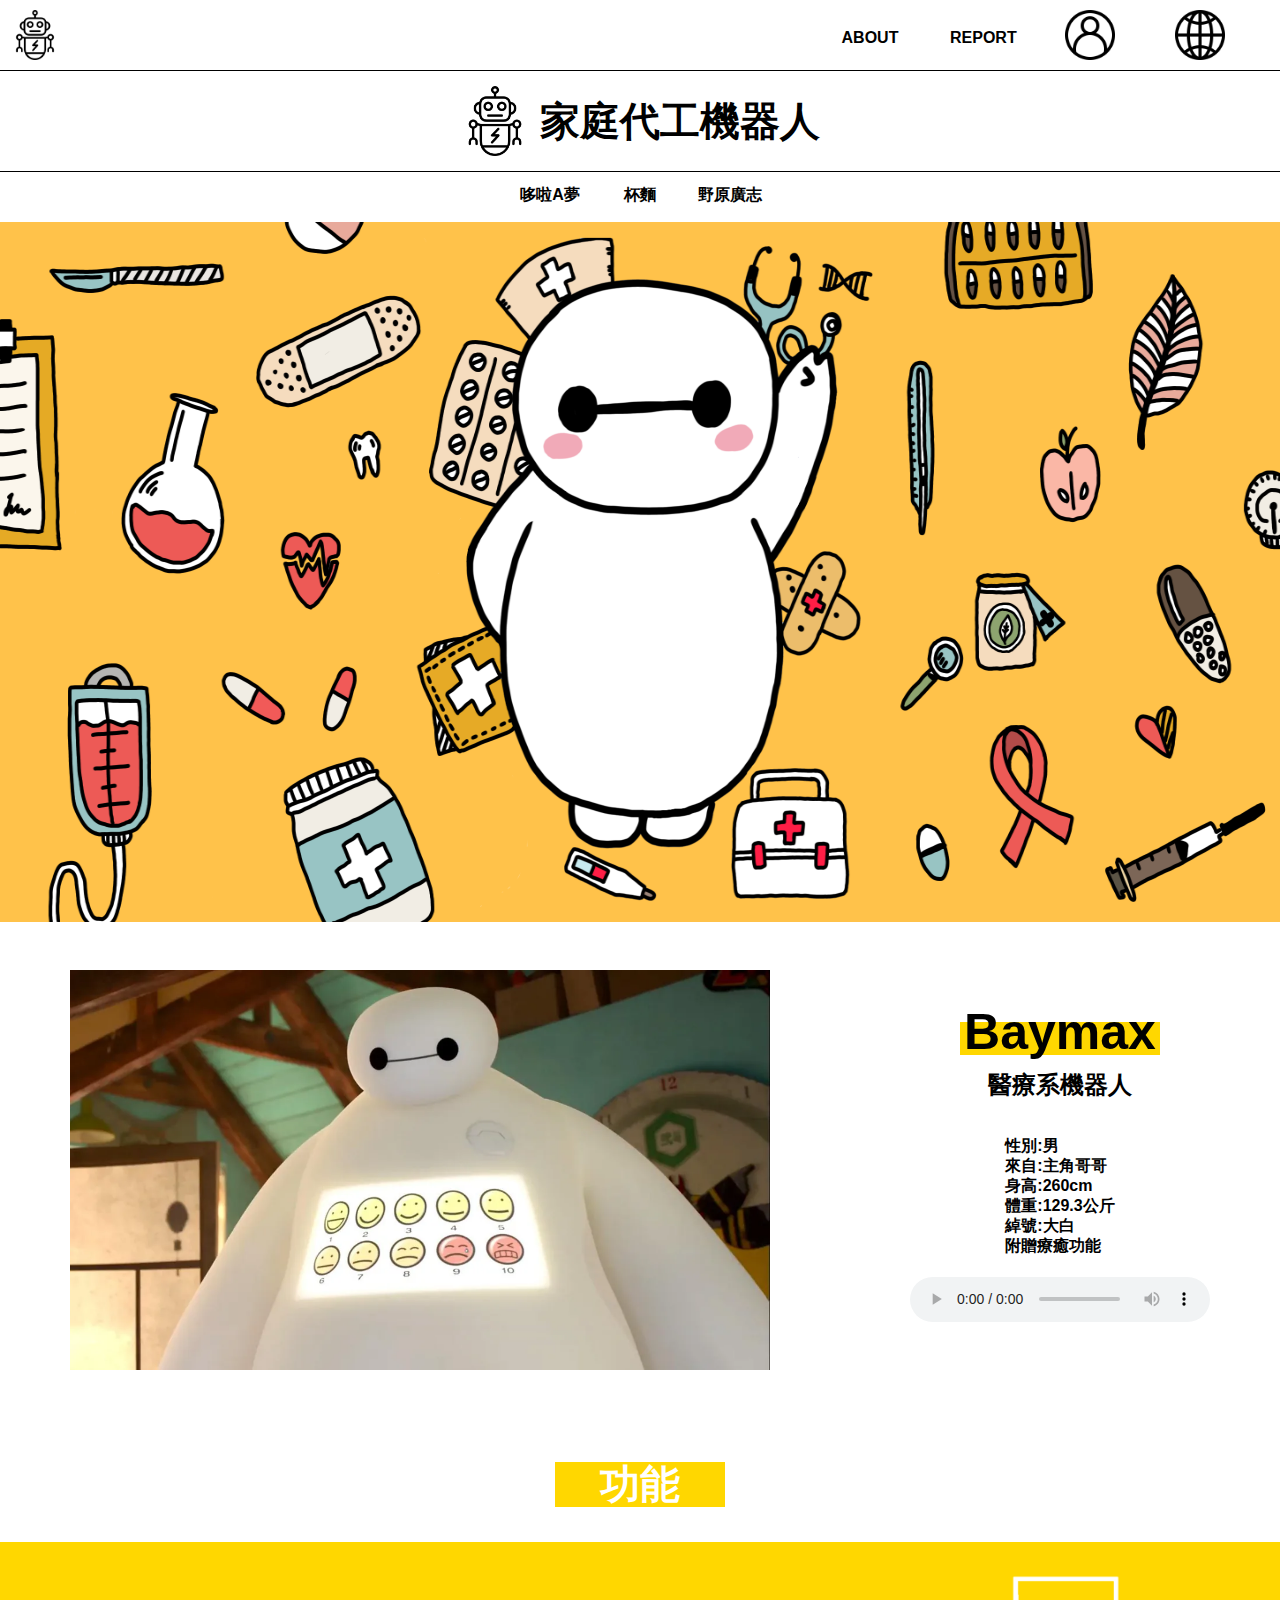
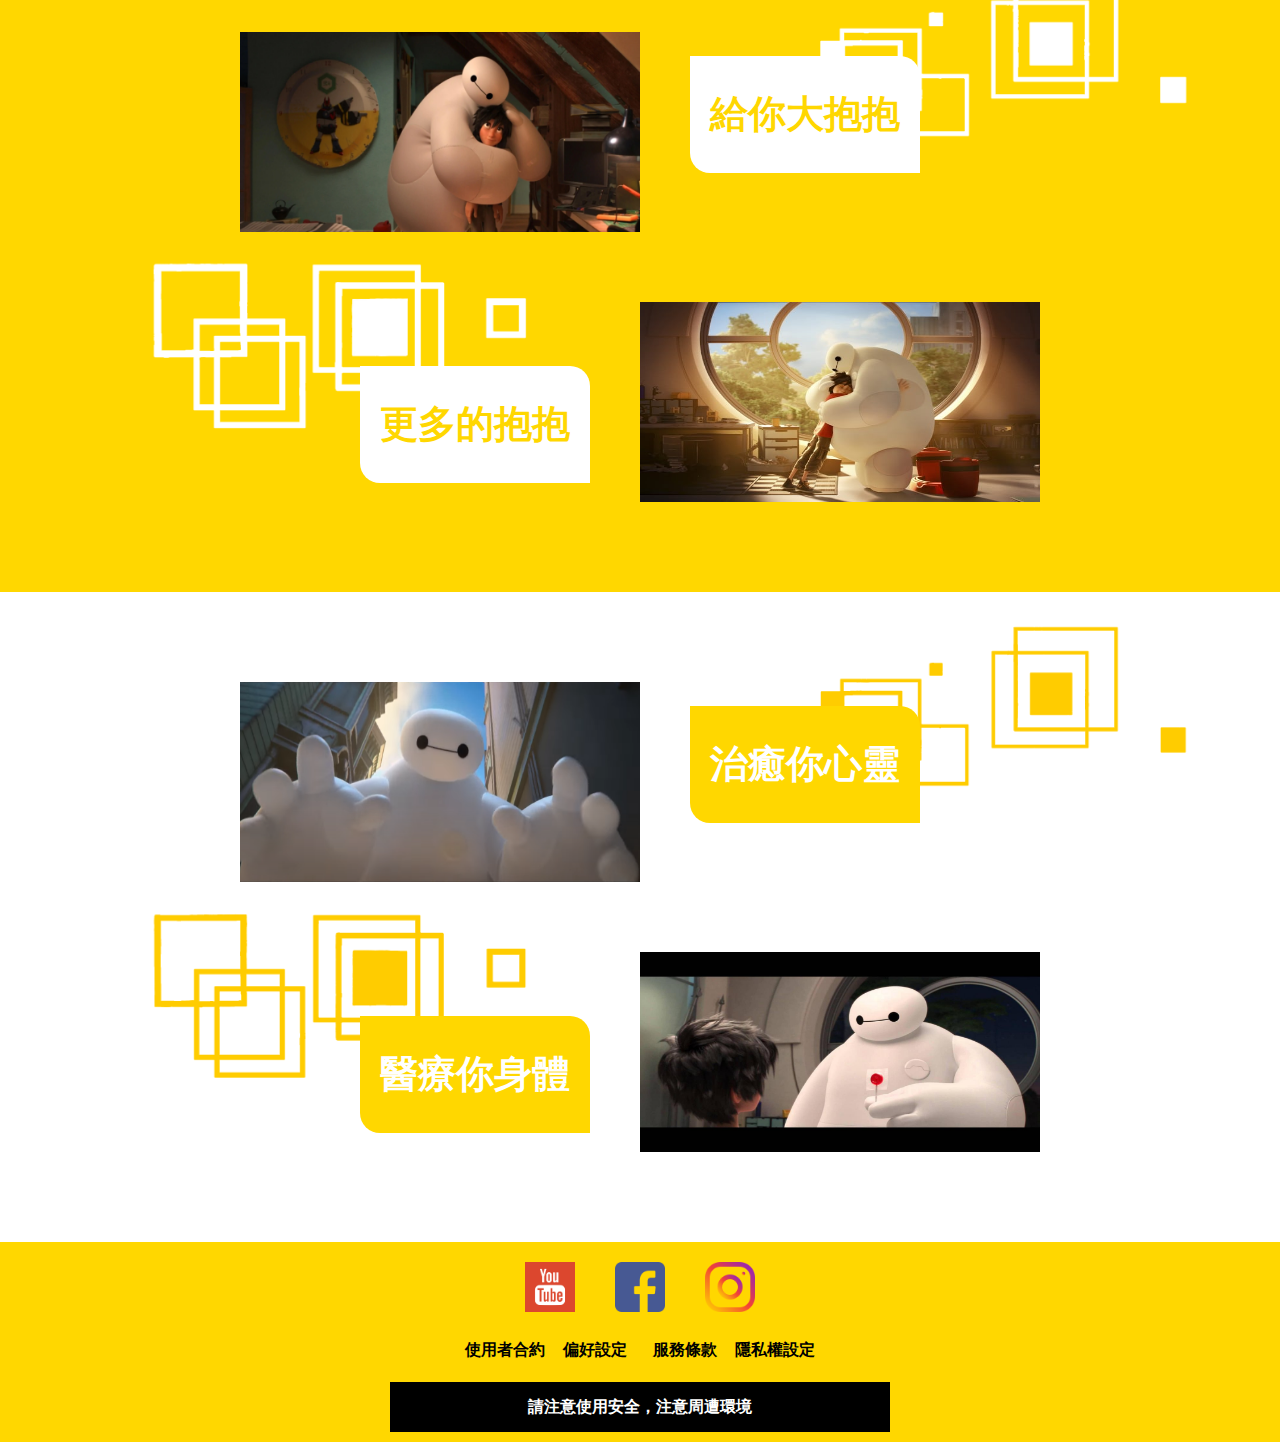
==== index2.html @ 0ea7bb5c "Add files via upload" ====
<!DOCTYPE html>
<html lang="en">
<head>
    <meta charset="UTF-8">
    <meta http-equiv="X-UA-Compatible" content="IE=edge">
    <meta name="viewport" content="width=device-width, initial-scale=1.0">
    <link rel="stylesheet" href="./css/normalize.css">
    <link rel="stylesheet" href="./css/vegetale.css">
    <title>Baymax</title>
</head>
<body>  
        <header class="header">
            <div class="firsthead">
                <div >
                    <a href="./index.html">
                        <img  class="robort" src="./images/robotic.png" alt="robort">
                    </a>
                </div>
                <div class="firsthead-box">
                    <ul class="firsthead-list">
                        <li class="firsthead-list-items">
                            <a class="firsthead-list-items-link" href="#">ABOUT</a>
                        </li>
                        <li class="firsthead-list-items">
                            <a class="firsthead-list-items-link" href="#">REPORT</a>
                        </li>
                        <li class="firsthead-list-items">
                            <a class="firsthead-list-items-link" href="#">
                                <img class="firsthead-img" src="./images/user.png" alt="user">
                            </a>
                        </li>
                        <li class="firsthead-list-items">
                            <a class="firsthead-list-items-link" href="#">
                                <img class="firsthead-img" src="./images/worldwide.png" alt="worldwide">
                            </a>
                        </li>
                    </ul>
                </div>
            </div>
    
            <div class="secondhead">
                <a href="index.html">
                    <img class="secondhead-robort" src="./images/robotic.png" alt="robort">
                </a>
                <div class="secondhead-title">家庭代工機器人</div>
            </div>
    
            <div class="thirdhead">
                <div class="thirdhead-box">
                    <ul class="thirdhead-list">
                        <li class="thirdhead-list-items">
                            <a class="thirdhead-list-items-link" href="index1.html">哆啦A夢</a>
                        </li>
                        <li class="thirdhead-list-items">
                            <a class="thirdhead-list-items-link" href="index2.html">杯麵</a>
                        </li>
                        <li class="thirdhead-list-items">
                            <a class="thirdhead-list-items-link" href="#">野原廣志</a>
                        </li>
                        
                    </ul>
                </div>
            </div> 
            </div>
        </header>
        <article>
            <div class="article-one">
                <img src="./images/bx.webp" alt="cat2">
                <img src="./images/image1.png" alt="cat">
            </div>
        <div class="firstsection">
            <a href="#">
                <img class="cat1" src="./images/baymax3.webp" >
            </a>
            <div class="firstsection-words">
                <h1>Baymax</h1>
                <h2>醫療系機器人</h2>
                <h4>性別:男<br>來自:主角哥哥<br>身高:260cm<br>體重:129.3公斤<br>綽號:大白<br>附贈療癒功能</h4>
            <audio controls>
                <source src="media/Youre On Your Own, Kid.mp3">
            </audio>
            </div>
            </div>
        </div>
        <div class="secondsection">
            <div class="function">功能</div>
        </div>
        </article>
<div class="picture_content">
    <style type="text/css">
        .b2{
            position: absolute;
            z-index: 1;
        }
        .t{
            position: absolute;
            z-index: 2;
        }
        .y{
            position: absolute;
            z-index: 3;
            margin-top: 350px;
        }
        </style>
    <img class="b2" src="./images/2.png">
            <div class="t">
               <a href= "https://youtu.be/4KcpSbQdUSA"> <img class="Baymax_Disney"  src="./images/Baymax_Disney.webp"></a>
              
               <div class="content-words">
               <h2>給你大抱抱</h2>
               </div>
            </div>
             <div class="y">
                <div class="content-words">
                <h2>更多的抱抱</h2>
               </div>
               <a href= "https://youtu.be/Jt6DVyMTGW0"><img class="bb" src="./images/bb.jpg"></a>
             </div>
             
</div>
            <div class="picture_content1">
                <style type="text/css">
                    .b1{
                        position: absolute;
                        z-index: 1;
                    }
                    .t{
                        position: absolute;
                        z-index: 2;
                    }
                    .y{
                        position: absolute;
                        z-index: 3;
                        margin-top: 350px;
                    }
                    </style>
                <img class="b1" src="./images/1.png">
            <div class="t">
                <a href= "https://youtu.be/4KcpSbQdUSA"> <img class="Baymax_Disney"  src="./images/Baymax-trailer-2.webp"></a>
               
                <div class="content-words1">
                <h2>治癒你心靈</h2>
                </div>
             </div>
             <div class="y">
                <div class="content-words1">
                    <h2>醫療你身體</h2>
                   </div>
            <a href= "https://youtu.be/XWNkC4Z60B4"><img class="heal" src="./images/heal.jpg"></a>
        </div>
    </div>


    <div class="footer">
        <div class="firstfooter">
            <div class="firstfooter-box">
                <ul class="firstfooter-list">
                    <li class="firstfooter-list-items">
                        <a class="firstfooter-list-items-link" href="#">
                            <img class="firstfooter-img" src="./images/youtube.png" alt="youtube">
                        </a>
                    </li>
                    <li class="firstfooter-list-items">
                        <a class="firstfooter-list-items-link" href="#">
                            <img class="firstfooter-img" src="./images/facebook.png" alt="facebook">
                        </a>
                    </li>
                    <li class="firstfooter-list-items">
                        <a class="firstfooter-list-items-link" href="#">
                            <img class="firstfooter-img" src="./images/instagram.png" alt="ins">
                        </a>
                    </li>
                </ul>
            </div>
        </div>

        <div class="secondfooter">
            <div class="secondfooter-box">
                <ul class="secondfooter-list">
                    <li class="secondfooter-list-items">
                        <a class="secondfooter-list-items-link" href="#">使用者合約</a>
                    </li>
                    <li class="secondfooter-list-items">
                        <a class="secondfooter-list-items-link" href="#">偏好設定</a>
                    </li>
                    <li class="secondfooter-list-items">
                        <a class="secondfooter-list-items-link" href="#">服務條款</a>
                    </li>
                    <li class="secondfooter-list-items">
                        <a class="secondfooter-list-items-link" href="#">隱私權設定</a>
                    </li> 
                </ul>
            </div>
        </div>
        <div class="alarm"> 
            <div class="alarm-item">
                <p>請注意使用安全，注意周遭環境</p>
            </div>
        </div>
    </div>
</body>
</html>
---- css/vegetale.css ----
html{
    box-sizing: border-box;
}
.header{
    width: 100%;
}

.firsthead{
    width: 100%;
    height: 60px;
    padding: 10px 0 0 0px;
    margin: 0 0 0 0;
    display: flex;
}
.robort{
    display: block;
    width: 50px;
    height: 50px;
    margin: 0 0 0 10px;
    padding: 0 0 0 0;
    background-color: white;
}
.robort:hover{
    transform: scale(1.2);
    border-radius: 50%;
    background-color:gold;
}
.firsthead-box{
    display: flex;
    justify-content: end;
    width: 100%;
    height: 50px;
    margin: 0px 0 0 0px;
    padding: 0px 0px 0px 0px;
    border-radius: 3px;
}
.firsthead-list{
    display: flex;
    justify-content: center;
    align-items: center;
    padding: 0;
    margin: 0;
}
.firsthead-list-items{
    display: flex;
    width: 60px;
    height: 50px;
    margin: 0 50px 0 0;
    list-style: none;
}
.firsthead-img{
    width: 50px;
    height: 50px;
    margin: 0 0 0 0;
    background-color: white;
}
.firsthead-list-items-link{
    display: flex;
    display: block;
    text-decoration: none;
    padding:0px 0px 0 0;
    margin: 0 0px 0 0;
    width: 70px;
    height: 50px;
    font-family: Arial;
    font-size: 16px;
    font-weight: 900;
    font-stretch: normal;
    font-style: normal;
    line-height: 55px;
    letter-spacing: normal;
    text-align: center;
    color: black;
}
.firsthead-list-items-link:hover{
    transform: scale(1.2);
    color: gold;
  }
.secondhead{
    display: flex;
    justify-content: center;
    align-items: center;
    padding: 0px 0 0 0;
    width: 100%;
    height: 100px;
    border: black 1px solid;
    border-bottom: none;
    border-left: none;
    border-right: none;
}
.secondhead-robort{
    display: block;
    width: 70px;
    height: 70px;
    margin: 0 10px 0 0;
    background-color: white;
}
.secondhead-robort:hover{
    transform: scale(1.2);
    border-radius: 50%;
    background-color:gold;
}
.secondhead-title{
    font-family: Arial;
    font-size: 40px;
    font-weight: 900;
    font-stretch: normal;
    font-style: normal;
    line-height: 80px;
    letter-spacing: normal;
    text-align: center;
    color: black;
}
.thirdhead{
    width: 100%;
    height: 50px;
    border-top: black 1px solid;
}
.thirdhead-box{
    display: flex;
    justify-content: center;
    align-items: center;
    width: 100%;
    height: 50px;
    margin: 0px 0 0 0px;
    padding: 0px 0px 0px 0px;
    border-radius: 3px;
}
.thirdhead-list{
    display: flex;
    padding: 0;
    margin: 0;
}
.thirdhead-list-items{
    display: flex;
    width: 90px;
    height: 60px;
    margin: 0 0px 0 0;
    list-style: none;
}
.thirdhead-list-items-link{
    display: flex;
    display: block;
    text-decoration: none;
    padding:0px 0px 0 0;
    margin: 0 0px 0 0;
    width: 90px;
    height: 60px;
    font-family: Arial;
    font-size: 16px;
    font-weight: 900;
    font-stretch: normal;
    font-style: normal;
    line-height: 55px;
    letter-spacing: normal;
    text-align: center;
    color: black;
}
.thirdhead-list-items-link:hover{
    transform: scale(1.2);
    color: gold;
  }
  .article{
    width: 100%;
}
.article-one{
    width: 100%;
    height: 700px;
}
.article-one{ position:relative;}
.article-one img{
    width: 100%;
    height: 700px;
    position:absolute;
  /* 淡出淡入效果2秒 */
  -webkit-transition: opacity 1s ease-in-out;
  -moz-transition: opacity 1s ease-in-out;
  -o-transition: opacity 1s ease-in-out;
  transition: opacity 1s ease-in-out;
}
.article-one img:last-child:hover{
    /* 滑入時第一張透明度設0 */
    opacity:0;}
    .firstsection{
        display: flex;
        justify-content: center;
        align-items: center;
        height: 500px;
        /* border-width: 1px;
        border-style: solid none none;
        border-color: black;
        border-image: initial;
        border-bottom: none;
        border-left: none;
        border-right: none; */
    }
    .firstsection-words{
        display: flex;
        flex-direction: column;
        justify-content: center;
        align-items: center;
        width: 300px;
        height: 300px;
        margin: 0 0 0 100px;
        font-family: Arial;
        font-size: 16px;
        font-weight: 900;
        font-stretch: normal;
        font-style: normal;
        line-height: 20px;
        letter-spacing: normal;
        text-align: left;
        color: black;
    }
    .firstsection-words h1{
        text-align: center;
        width: 200px;
        height: 40px;
        margin: 0 0 0 0 ;
        background-color: gold;
        font-size: 50px;
    }
    .cat1{
        width: 700px;
        height: 400px;
        margin: 0 40px 0 0 ;
    }
    .secondsection{
        display: flex;
        justify-content: center;
        margin:10px 0 10px 0 ;
        width:100%;
        height:60px;
        margin-left: auto;
        margin-right: auto;
        /* border-width: 1px;
    border-style: solid none none;
    border-color: black;
    border-image: initial;
    border-bottom: none;
    border-left: none;
    border-right: none; */
    }
    .function{
        margin-top: 30px;
        display: flex;
        justify-content: center;
        align-items: center;
        width: 170px;
        height: 45px;
        background-color: gold;
        font-family: Arial;
        font-size: 40px;
        font-weight: 900;
        font-stretch: normal;
        font-style: normal;
        line-height: 55px;
        letter-spacing: normal;
        text-align: center;
        color: white;
    
    }
.picture_content{
    width: 100%;
    height: 650px;
    margin-top: 50px;
    /* border-width: 1px;
    border-style: solid none none;
    border-color: black;
    border-image: initial;
    border-bottom: none;
    border-left: none;
    border-right: none; */
    background-color: gold;
}
.b1{width: 100%;
}
.b2{width: 100%;
}
.Baymax_Disney{
    flex-wrap: nowrap;
    width: 400px;
    height:200px;
    margin: 90px 50px 0 240px;
}
.picture_content1{
    width: 100%;
    height: 650px;
    /* border-width: 1px;
    border-style: solid none none;
    border-color: black;
    border-image: initial;
    border-bottom: none;
    border-left: none;
    border-right: none; */
}
.bb{
    flex-wrap: nowrap;
    width: 400px;
    height:200px;
    margin-right: 240px;
    margin-top: 10px;
}
.heal{
    flex-wrap: nowrap;
    width: 400px;
    height:200px;
    margin-right: 240px;
    margin-top: 10px;
}
.t{
    display: flex;
    width: 100%;
    align-items: center; 
}
.content-words{
    justify-content: center;
    font-family: Arial;
    font-size: 25px;
    font-weight: 750;
    font-stretch: normal;
    font-style: normal;
    line-height: 55px;
    letter-spacing: normal;
    text-align: center;
    color: gold;
    margin-right: 50px;
    margin-top: 50px;
    background-color: white;
    border-radius: 0px 20px 0px 20px;
    padding: 0px 20px 0 20px;
}
.content-words1{
    
    justify-content: center;
    font-family: Arial;
    font-size: 25px;
    font-weight: 750;
    font-stretch: normal;
    font-style: normal;
    line-height: 55px;
    letter-spacing: normal;
    text-align: center;
    color: white;
    margin-right: 50px;
    margin-top: 50px;
    background-color: gold;
    border-radius: 0px 20px 0px 20px;
    padding: 0px 20px 0 20px ;

}
.y{
    display: flex;
    width: 100%;
    justify-content: right;
    align-items: center; 
}
.footer{
    width: 100%;
    height: 200px;
    background-color: gold;
}
.firstfooter{
    width: 100%;
    height: 80px;
    display: flex;
    justify-content: center;
    align-items: center;
}
.firstfooter-box{
    display: flex;
    justify-content: center;
    align-items: center;
    width: 500px;
    height: 80px;
    margin: 0px 0 0 0px;
    padding: 0px 0px 0px 0px;
    border-radius: 3px;
}
.firstfooter-list{
    display: flex;
    padding: 0;
    margin: 20px 0 0 40px;
}
.firstfooter-list-items{
    display: flex;
    width: 90px;
    height: 60px;
    margin: 0 0px 0 0;
    list-style: none;
}
.firstfooter-img{
    width: 50px;
    height: 50px;
    margin: 0px 0 0 0;
}
.firstfooter-list-items-link{
    display: flex;
    display: block;
    text-decoration: none;
    padding:0px 0px 0 0;
    margin: 0px 0px 0 0;
    width: 50px;
    height: 50px;
}
.firstfooter-list-items-link:hover{
    transform: scale(1.2);
    border-radius: 30%;
    background-color: white;
  }
.secondfooter{
    width: 100%;
    height: 60px;
}
.secondfooter-box{
    display: flex;
    justify-content: center;
    width: 100%;
    height: 50px;
    margin: 0px 0 0 0px;
    padding: 0px 0px 0px 0px;
    border-radius: 3px;
}
.secondfooter-list{
    display: flex;
    padding: 0;
    margin: 0;
}
.secondfooter-list-items{
    display: flex;
    width: 90px;
    height: 60px;
    margin: 0px 0px 0 0;
    list-style: none;
}
.secondfooter-list-items-link{
    display: flex;
    display: block;
    text-decoration: none;
    padding:0px 0px 0 0;
    margin: 0 0px 0 0;
    width: 90px;
    height: 60px;
    font-family: Arial;
    font-size: 16px;
    font-weight: 900;
    font-stretch: normal;
    font-style: normal;
    line-height: 55px;
    letter-spacing: normal;
    text-align: center;
    color: black;
}
.secondfooter-list-items-link:hover{
    transform: scale(1.2);
    color: black;
  }
.alarm{
    width: 100%;
    height: 50px;
    display: flex;
    justify-content: center;
}
.alarm-item{
    width: 500px;
    height: 50px;
    display: flex;
    justify-content: center;
    align-items: center;
    background-color: black;
}
.alarm-item p{
    font-family: Arial;
    font-size: 16px;
    font-weight: 900;
    font-stretch: normal;
    font-style: normal;
    letter-spacing: normal;
    text-align: center;
    color: white;
}
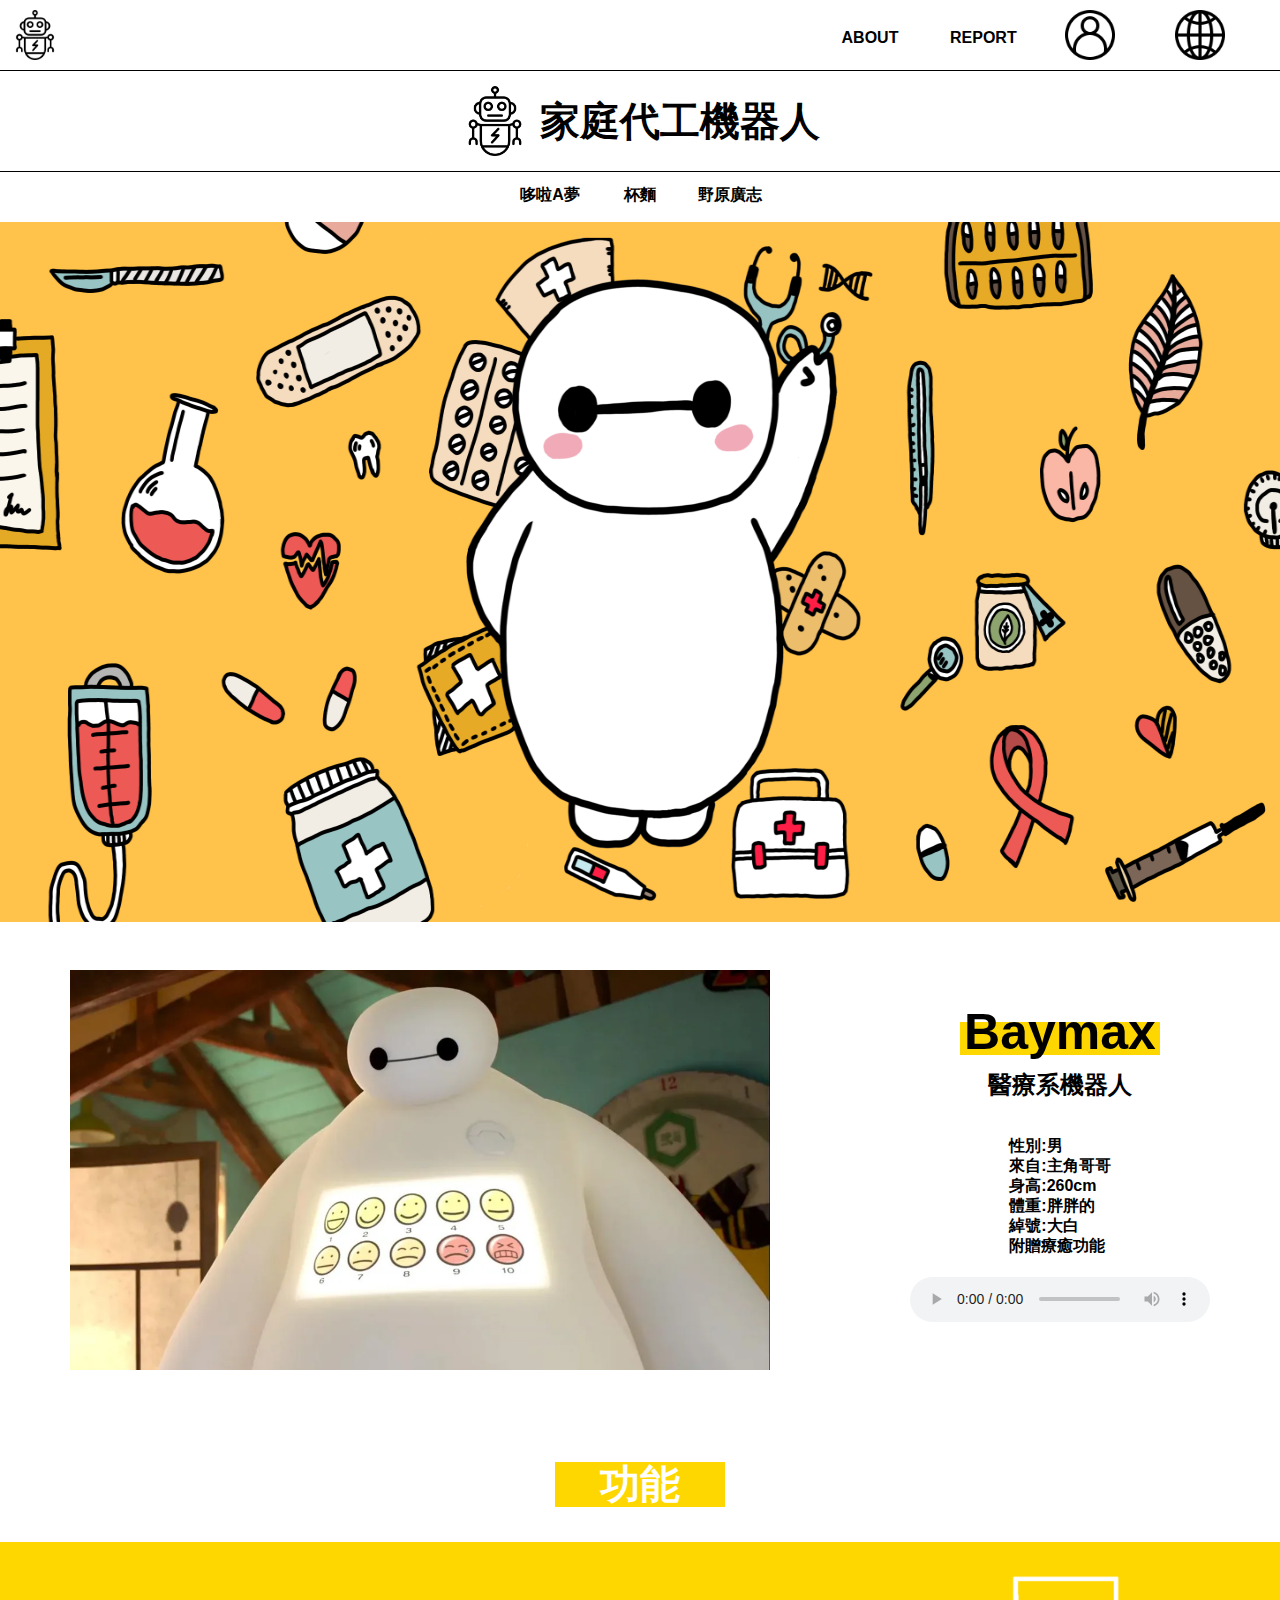
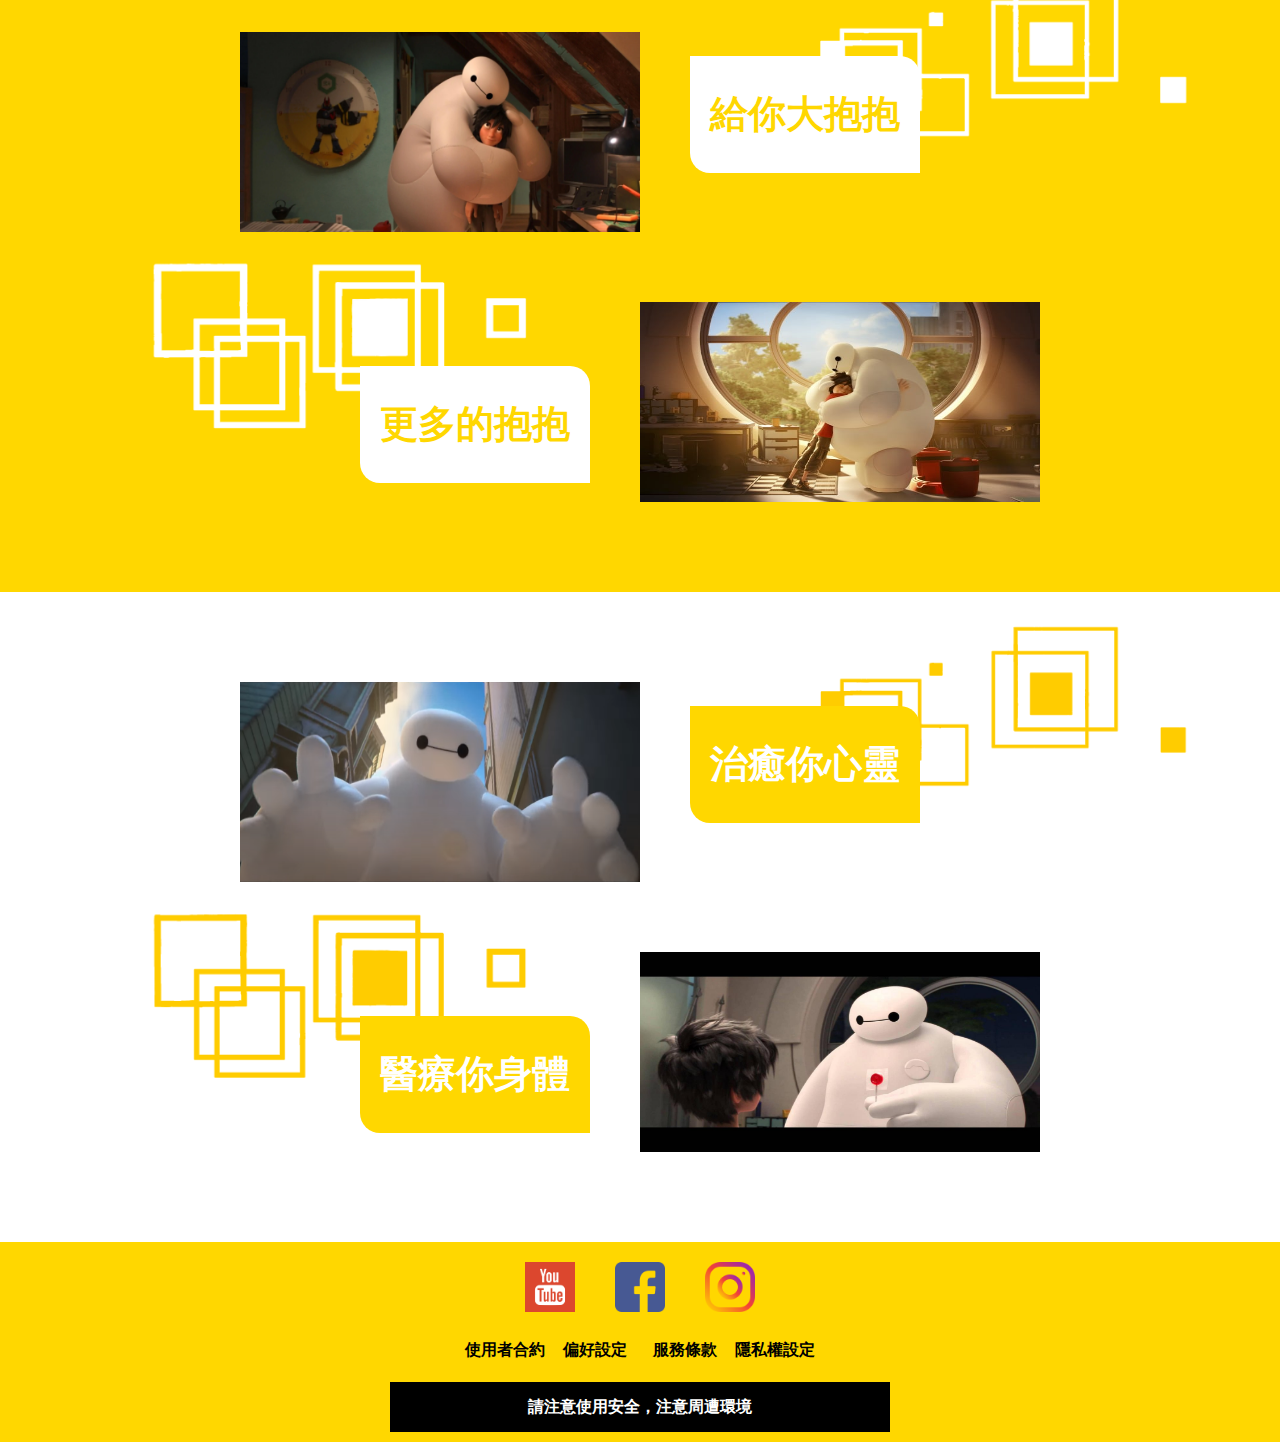
==== commit 23ca683b: "Update index2.html" ====
--- a/index2.html
+++ b/index2.html
@@ -75,7 +75,7 @@
             <div class="firstsection-words">
                 <h1>Baymax</h1>
                 <h2>醫療系機器人</h2>
-                <h4>性別:男<br>來自:主角哥哥<br>身高:260cm<br>體重:129.3公斤<br>綽號:大白<br>附贈療癒功能</h4>
+                <h4>性別:男<br>來自:主角哥哥<br>身高:260cm<br>體重:胖胖的<br>綽號:大白<br>附贈療癒功能</h4>
             <audio controls>
                 <source src="media/Youre On Your Own, Kid.mp3">
             </audio>
@@ -199,4 +199,4 @@
         </div>
     </div>
 </body>
-</html>+</html>
